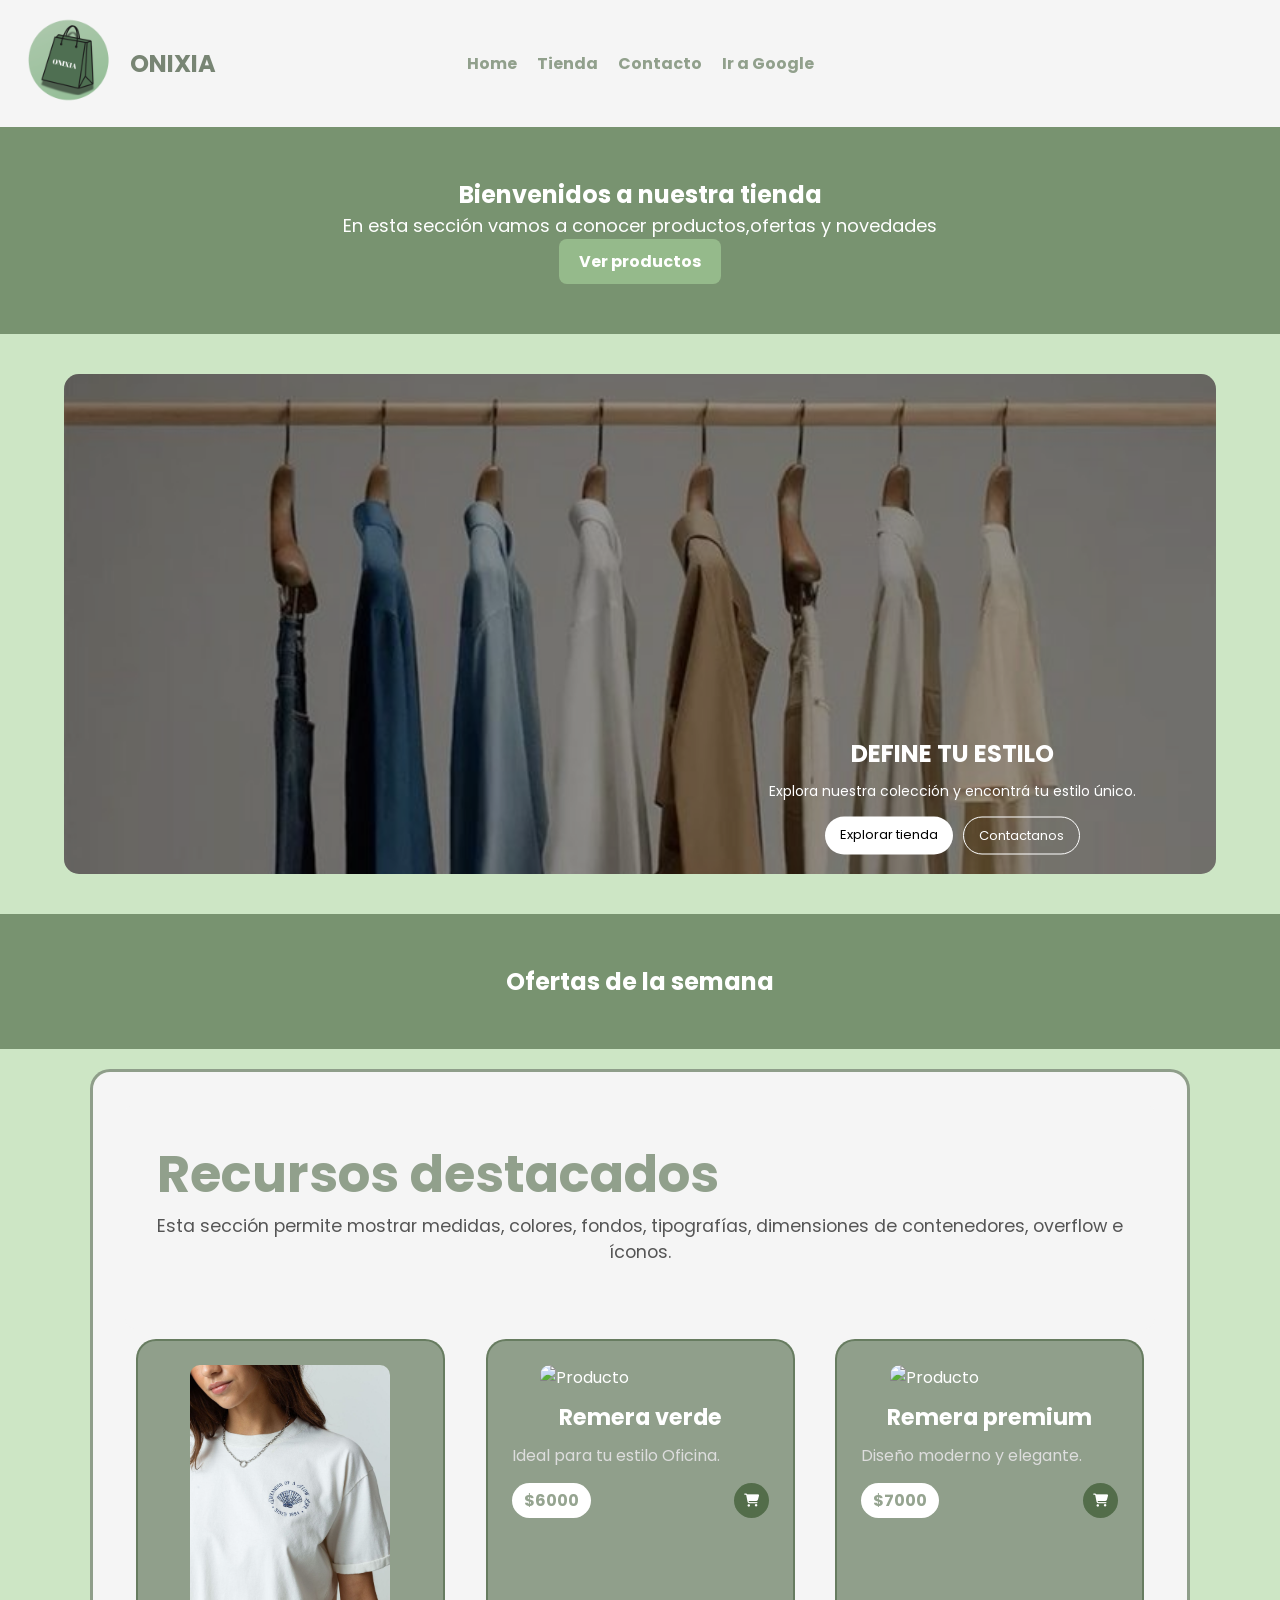
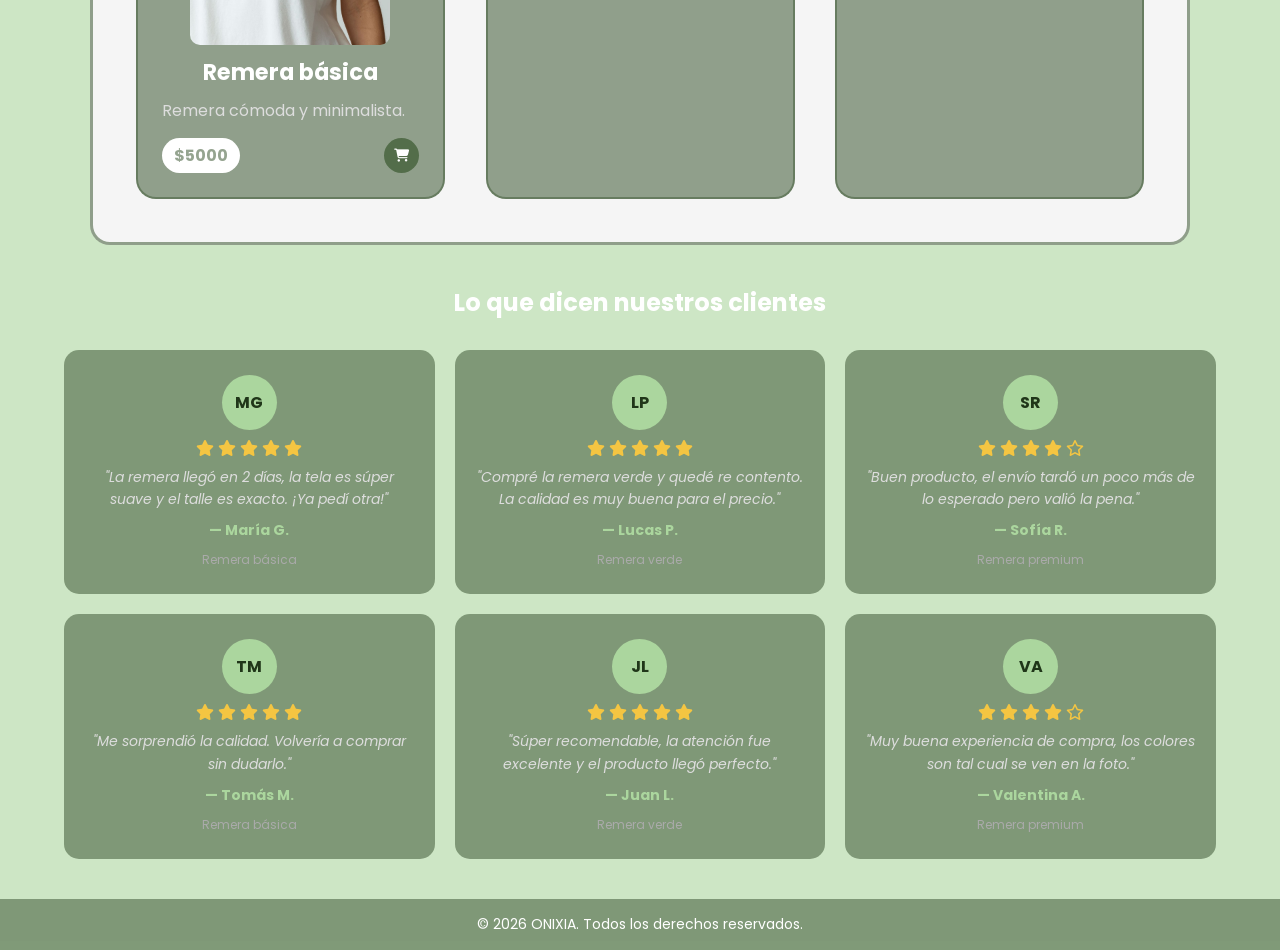
==== Tienda/index.html @ d0d4b490 "Add files via upload primer subida del proyecto" ====
<!DOCTYPE html>
<html lang="es">
    <head>
        <meta charset="UTF-8">
        <meta name="viewport" content="width=device-width, initial-scale=1.0">
        <link rel="icon" type="image/x-icon" href="img/OnixiaCirculo.png">

        <link href="https://fonts.googleapis.com/css2?family=Poppins:wght@400;700&display=swap" rel="stylesheet">

        <link rel="stylesheet" href="estilos/style.css">
        <link rel="stylesheet" href="https://cdnjs.cloudflare.com/ajax/libs/font-awesome/6.5.0/css/all.min.css">
        <!--  ICONOS -->
        <link rel="stylesheet" href="https://cdnjs.cloudflare.com/ajax/libs/font-awesome/6.5.0/css/all.min.css">
    
        <title>ONIXIA</title>
    </head>
    <body>
        <header>
        
        
            <div class="brand">
                <a href="index.html">
                    <img src="img/OnixiaCirculo.png" alt="logo principal" class="logo">
                </a>
                <span class="brand-name">ONIXIA</span>
            </div>
        
            <!-- MENU NUEVO -->
            <input type="checkbox" id="menu-check" class="menu-check">

            <label for="menu-check" class="menu-toggle">
                <span class="icon-bar"></span>
                <span class="icon-bar"></span>
                <span class="icon-bar"></span>
            </label>

            <nav class="nav-container">
                <ul class="nav">
                    <li><a href="index.html">Home</a></li>
                    <li><a href="pages/tienda.html">Tienda</a></li>
                    <li><a href="pages/contacto.html" target="_blank">Contacto</a></li>
                    <li><a href="https://www.google.com" target="_blank">Ir a Google</a></li>
                </ul>
            </nav>
        </header>
        
        <main>
            <section class="introduccion">
                <h2>Bienvenidos a nuestra tienda</h2>
                <p>En esta sección vamos a conocer productos,ofertas y novedades</p>

                <a href="pages/tienda.html" id="btn">Ver productos</a>
            </section>
            <section class="hero">
                    
                    <div class="hero-img-arco">
                    </div>

                    <div class="hero-contenido">
                    <h1>DEFINE TU ESTILO</h1>
                    <p>Explora nuestra colección y encontrá tu estilo único.</p>
                        <div class="botones">
                        <a href="pages/tienda.html" class="btn">Explorar tienda</a>
                        <a href="pages/contacto.html" class="btn btn-secundario">Contactanos</a>
                        </div>
                    </div>

            </section>

           
            
            <section class="introduccion">
                <h2>Ofertas de la semana</h2>
            </section>

            
            <!-- CLASE 5-->  
            <!-- SECCIÓN 3: MEDIDAS, COLORES, FONDOS, FUENTES E ÍCONOS -->
            <section class="recursos">
                <div class="contenido-recursos">
                <h2 class="titulo-recursos">Recursos destacados</h2>
                <p class="texto-recursos">
                    Esta sección permite mostrar medidas, colores, fondos, tipografías,
                    dimensiones de contenedores, overflow e íconos.
                </p>
            </div>

                <div class="tarjetas">

                    <article class="tarjeta producto">
                        <img src="img/remera1.jpg" alt="Producto">

                        <h3>Remera básica</h3>

                        <p class="descripcion">
                        Remera cómoda y minimalista.
                        </p>

                        <div class="footer">
                        <span class="precio">$5000</span>

                        <button>
                            <i class="fa-solid fa-cart-shopping"></i>
                            </button>
                        </div>
                    </article>

                    <article class="tarjeta producto">
                    <img src="img/remera2.jpg" alt="Producto">
                    <h3>Remera verde</h3>
                        <p class="descripcion">
                        Ideal para tu estilo Oficina.
                        </p>

                        <div class="footer">
                            <span class="precio">$6000</span>

                            <button>
                            <i class="fa-solid fa-cart-shopping"></i>
                            </button>
                        </div>
                    </article>

                    <article class="tarjeta producto">
                        <img src="img/remera3.jpg" alt="Producto">
                        <h3>Remera premium</h3>

                        <p class="descripcion">
                            Diseño moderno y elegante.
                        </p>

                        <div class="footer">
                            <span class="precio">$7000</span>

                            <button>
                            <i class="fa-solid fa-cart-shopping"></i>
                            </button>
                        </div>
                    </article>

                </div>
            </section>

            <!-- SECCIÓN RESEÑAS -->
            <section class="resenas">
            <h2>Lo que dicen nuestros clientes</h2>
                <div class="grid-resenas">


                    <article class="resena">
                    <div class="resena-avatar">MG</div>
                        <div class="estrellas">
                            <i class="fa-solid fa-star"></i>
                            <i class="fa-solid fa-star"></i>
                            <i class="fa-solid fa-star"></i>
                            <i class="fa-solid fa-star"></i>
                            <i class="fa-solid fa-star"></i>
                        </div>
                        <p>"La remera llegó en 2 días, la tela es súper suave y el talle es exacto. ¡Ya pedí otra!"</p>
                        <span class="resena-nombre">— María G.</span>
                        <span class="resena-producto">Remera básica</span>
                    </article>

                    <article class="resena">
                    <div class="resena-avatar">LP</div>
                        <div class="estrellas">
                            <i class="fa-solid fa-star"></i>
                            <i class="fa-solid fa-star"></i>
                            <i class="fa-solid fa-star"></i>
                            <i class="fa-solid fa-star"></i>
                            <i class="fa-solid fa-star"></i>
                        </div>
                        <p>"Compré la remera verde y quedé re contento. La calidad es muy buena para el precio."</p>
                        <span class="resena-nombre">— Lucas P.</span>
                        <span class="resena-producto">Remera verde</span>
                    </article>

                    <article class="resena">
                        <div class="resena-avatar">SR</div>
                        <div class="estrellas">
                            <i class="fa-solid fa-star"></i>
                            <i class="fa-solid fa-star"></i>
                            <i class="fa-solid fa-star"></i>
                            <i class="fa-solid fa-star"></i>
                            <i class="fa-regular fa-star"></i>
                        </div>
                        <p>"Buen producto, el envío tardó un poco más de lo esperado pero valió la pena."</p>
                        <span class="resena-nombre">— Sofía R.</span>
                        <span class="resena-producto">Remera premium</span>
                    </article>

                    <article class="resena">
                        <div class="resena-avatar">TM</div>
                        <div class="estrellas">
                            <i class="fa-solid fa-star"></i>
                            <i class="fa-solid fa-star"></i>
                            <i class="fa-solid fa-star"></i>
                            <i class="fa-solid fa-star"></i>
                            <i class="fa-solid fa-star"></i>
                        </div>
                        <p>"Me sorprendió la calidad. Volvería a comprar sin dudarlo."</p>
                        <span class="resena-nombre">— Tomás M.</span>
                        <span class="resena-producto">Remera básica</span>
                    </article>

                    <article class="resena">
                        <div class="resena-avatar">JL</div>
                        <div class="estrellas">
                            <i class="fa-solid fa-star"></i>
                            <i class="fa-solid fa-star"></i>
                            <i class="fa-solid fa-star"></i>
                            <i class="fa-solid fa-star"></i>
                            <i class="fa-solid fa-star"></i>
                        </div>
                        <p>"Súper recomendable, la atención fue excelente y el producto llegó perfecto."</p>
                        <span class="resena-nombre">— Juan L.</span>
                        <span class="resena-producto">Remera verde</span>
                    </article>

                    <article class="resena">
                        <div class="resena-avatar">VA</div>
                        <div class="estrellas">
                            <i class="fa-solid fa-star"></i>
                            <i class="fa-solid fa-star"></i>
                            <i class="fa-solid fa-star"></i>
                            <i class="fa-solid fa-star"></i>
                            <i class="fa-regular fa-star"></i>
                        </div>
                        <p>"Muy buena experiencia de compra, los colores son tal cual se ven en la foto."</p>
                        <span class="resena-nombre">— Valentina A.</span>
                        <span class="resena-producto">Remera premium</span>
                    </article>
                </div>
        </section>
    </main>
    

        <script>
            let slides = document.querySelectorAll(".slide");
            let index = 0;

            function mostrarSlide(i) {
            slides.forEach(slide => slide.classList.remove("activo"));
            slides[i].classList.add("activo");
            }

            document.querySelector(".next").addEventListener("click", () => {
            index = (index + 1) % slides.length;
            mostrarSlide(index);
            });

            document.querySelector(".prev").addEventListener("click", () => {
            index = (index - 1 + slides.length) % slides.length;
            mostrarSlide(index);
            });
        </script>


        <footer>
            <p>© 2026 ONIXIA. Todos los derechos reservados.</p>
        </footer>

    
    </body>

</html>
---- Tienda/estilos/style.css ----
/* Selector universal */
* {
    margin: 0;
    padding: 0;
    box-sizing: border-box;
}
/* Selector de clase */
.introduccion{
    background-color: #3e5b3696;
    text-align: center;
    padding: 50px 20px;
}

/* selector de id / Boton "Ver Productos" */
#btn {
    display: inline-block;
    background-color: #abd69e96;
    color: #fff;
    padding: 10px 20px;
    text-decoration: none;
    border-radius: 8px;
    font-weight: bold;
    transition: 0.3s;
}

#btn:hover {
    background-color: #20361996;
}


body {
  font-family: 'Poppins', sans-serif;
  background-color: #abd69e96;
  color: #fff;
  min-height: 100vh;
  display: flex;
  flex-direction: column;
}

.titulo-header {
    color: #20361996;
}

.titulo-construccion {
    color: #fff;
}

h2{
    color :#fff;

}

p {
    font-size: 18px;

}

header {
    display: flex;
    align-items: center;
    justify-content: space-between;
    padding: 10px 20px;
    background-color: #f5f5f5;
}

header {
    position: relative;
}

.nav-container {
    position: absolute;
    left: 50%;
    transform: translateX(-50%);
}

.logo {
    width: 100px;
}

/* Nombre de la tienda */
.brand {
    display: flex;
    align-items: center;
    gap: 10px;
}

.brand-name {
    font-size: 24px;
    font-weight: bold;
    color: #20361996;
}
/* Menú*/
.nav {
    display: flex;
    gap: 20px;
    list-style: none;
}

.nav a {
    text-decoration: none;
    color: #abd69e96;
    font-weight: 500;
}

.nav a:hover {
    color: #555;
}

/* Contenedor del formulario */
.formulario {
    background-color: #20361996;
    padding: 20px;
    width: 300px;
    margin: 50px auto; /* lo centra */
    border-radius: 10px;
}

/* Inputs */
.formulario input {
    width: 100%;
    padding: 10px;
    margin-bottom: 10px;
    border: 1px solid #ccc;
    border-radius: 5px;

    background-color: #abd69e; /* verde */
    color: #222;               /* color del texto */
}

/* Textarea */
.formulario textarea {
    width: 100%;
    padding: 10px;
    margin-bottom: 10px;
    border: 1px solid #ccc;
    border-radius: 5px;

    background-color: #abd69e;
    color: #222;
}

/* Labels */
.formulario label {
    display: block;
    margin-top: 10px;
    color: #fff;
    font-weight: 500;
}

/* Botón */
.formulario button {
    width: 100%;
    padding: 10px;
    border: none;
    border-radius: 5px;

    background-color: #fff;
    color: #abd69e96;
    font-weight: bold;
    cursor: pointer;
}

/* Hover */
.formulario button:hover {
    background-color: #444;
}

@media (max-width: 768px) {
  .formulario {
    width: 95%;
  }
}

/* ===== MENU RESPONSIVE SIN JS ===== */

.menu-check {
    display: none;
}


.nav a {
    text-decoration: none;
    color: #4a644296;
    font-weight: 700;
}

/* Botón hamburguesa */
.menu-toggle {
    display: none;
    flex-direction: column;
    gap: 5px;
    cursor: pointer;
}

.icon-bar {
    width: 28px;
    height: 3px;
    background: #abd69e96;
}

/* MOBILE */
@media (max-width: 768px) {

    .menu-toggle {
        display: flex;
    }

    .nav-container {
        display: none;
        width: 100%;
    }

    .menu-check:checked ~ .nav-container {
        display: block;
    }

    .nav {
        flex-direction: column;
        gap: 15px;
        margin-top: 15px;
    }

    .nav-container {
        position: static;
        transform: none;
    }
}


/* ------------------------------------------- /*
 /* CLASE 5*/

.recursos {
    width: 90%;
    /* ocupa el 90% del ancho disponible */
    max-width: 1100px;
    /* limita el ancho máximo a 1100px */
    min-width: 800px;
    /* limita el ancho mínimo a 800px */
    margin: 20px auto;
    /* centra el contenedor horizontalmente */
    padding: 2rem;
    background-color: #f5f5f5;
    border: 3px solid #4a644296;
    border-radius: 20px;
}

.titulo-recursos {
    color: #4a644296; /* o el color que quieras */
    background: transparent; /* 🔥 clave */
    padding: 0; /* opcional, para evitar efecto caja */
}
.contenido-recursos {
    background-color: #f5f5f5;
    padding: 2rem;
    border-radius: 10px;
}

.texto-recursos {
    text-align: center;
    font-size: 1.1rem;
    margin-bottom: 2rem;
    color: #555555; /* 👈 color distinto al título */
}

.tarjetas {
    display: flex;
    gap: 20px;
    flex-wrap: wrap;
    justify-content: center;
}

.tarjeta {
    display: inline-block;
    vertical-align: top;
    width: 30%;
    /* cada tarjeta ocupa el 30% del contenedor */
    min-width: 250px;
    margin: 1%;
    padding: 1.5rem;
    background-color: #4a644296;
    border: 2px solid #4a644296;
    overflow: hidden;
    transition: transform 0.3s;
    border-radius: 20px;
}
.tarjeta:hover {
    transform: translateY(-10px);
}

/* LO NUEVO EN TARJETA*/
.tarjeta img {
    width: 100%; /* VA 100% */
    max-width: 200px;  /* límite para que no sea gigante */
    height: auto;         /* mantiene proporción */
    display: block;
    margin: 0 auto 10px;  /* centra la imagen */
    border-radius: 10px;
    margin-bottom: 10px;
}

.descripcion {
    font-size: 14px;
    color: #333;
}

/* Footer (precio + botón) */
.footer {
    display: flex;
    justify-content: space-between;
    align-items: center;
    margin-top: 15px;
}

.precio {
    background-color: white;
    padding: 5px 12px;
    border-radius: 20px;
    font-weight: bold;
    color: #2d6a4f;
}

button {
    background-color: #536d4a;
    color: white;
    border: none;
    padding: 10px;
    border-radius: 50%;
    cursor: pointer;
}

/* selector de espacio*/
/* TÍTULO */
.tarjeta h3 {
    font-size: 1.4rem; /* el título crece según la medida raíz */
    margin: 0 auto 10px;
    color: white;
    text-align: center; /* esto lo centra */
}

/* TODOS los párrafos dentro de la tarjeta */
.tarjeta p {
    font-size: 1rem;
    line-height: 1.5em;
}

/* SOLO la descripción */
.tarjeta .descripcion {
    color: #ddd;
    margin-bottom: 10px;
}

/* selector de hijo directo -> .tarjeta > span 
 no funcionaría porque el span está dentro del p, no directamente dentro de .tarjeta*/
.tarjeta span {
    font-weight: bold;
    color: #4a644296;
}

.icono {
    font-size: 2.5rem;
    margin-bottom: 1rem;
    color: #ff9800;
}

/* Tarjeta 1: medidas absolutas */
.tarjeta-uno {
    background-color: #abd69e96;
    /*#eaf7ff;*/
}

/* Tarjeta 2: medidas relativas*/
.tarjeta-dos {
    background-color:  #abd69e96  
    
}

.tarjeta-dos p {
    font-size: 1.1em;
}

/* Tarjeta 3: overflow */
.tarjeta-tres {
    background-color:  #abd69e96
}

.texto-largo {
    height: 100px;
    padding-right: 10px;
    overflow: auto;
    /* scroll , visible ,hidden,auto   */
}

/* Ejemplo de unidades flexibles */
.recursos h2 {
    font-size: 4vw;
    
}

@media (max-width: 768px) {
    .recursos h2 {
        font-size: 2rem;
    }

    .tarjeta {
        display: block;
        width: 90%;
        margin: 15px auto;
        height: auto;
    }
}
/* ------------------------------------------- */
/* HERO HOME */
.hero {
  width: 90%;
  max-width: 1200px;
  height: 500px;
  margin: 40px auto;
  border-radius: 15px;
  position: relative;
  overflow: hidden;
  background-image: url("../img/perchero.jpg");
  background-size: cover;
  background-position: center 10%; /* esto es para bajar y subir la imagen dentro del cuadro*/
  display: flex;
  align-items: center;
  justify-content: space-between;
  padding: 0 60px;
}

.hero::before {
  content: "";
  position: absolute;
  inset: 0;
  background: rgba(0, 0, 0, 0.4); /* 👈 cambiá el 0.4 para más o menos oscuridad */
  z-index: 0;
}

/* contenido encima */
.hero-contenido {
  position: relative;
  color: white;
  text-align: center;
  top: 50%;
  transform: translateY(-50%);
  padding: 20px;
}

.hero h1 {
  font-size: 24px;
  margin-bottom: 10px;
}

.hero p {
  font-size: 14px;
  margin-bottom: 15px;
}

/* botones */
.botones {
  display: flex;
  justify-content: center;
  gap: 10px;
}

.btn {
  background: white;
  color: black;
  padding: 8px 15px;
  border-radius: 20px;
  text-decoration: none;
  font-size: 13px;
}

.btn-secundario {
  background: transparent;
  border: 1px solid white;
  color: white;
}
/* ------------------------------------------- */



main {
  flex: 1; /* 👈 esto empuja el footer hacia abajo */
}

/* FOOTER */
footer {
  background: #4a644296;
  color: white;
  text-align: center;
  padding: 15px;
}

footer p {
  margin: 0;
  font-size: 14px;
}

.footer-tienda {
  background: #abd69e96;  
  color: white;
  text-align: center;
  padding: 15px;
}

/* RESEÑAS */
.resenas {
  width: 90%;
  max-width: 1200px;
  margin: 40px auto;
  text-align: center;
}

.resenas h2 {
  margin-bottom: 30px;
  color: #fff;
}

.grid-resenas {
  display: grid;
  grid-template-columns: repeat(3, 1fr);
  gap: 20px;
}

.resena {
  background-color: #4a644296;
  border-radius: 15px;
  padding: 25px 20px;
  display: flex;
  flex-direction: column;
  align-items: center;
  gap: 10px;
  transition: transform 0.3s;
}

.resena:hover {
  transform: translateY(-5px);
}

.resena-avatar {
  width: 55px;
  height: 55px;
  border-radius: 50%;
  background-color: #abd69e;
  color: #203619;
  font-weight: 700;
  font-size: 16px;
  display: flex;
  align-items: center;
  justify-content: center;
}

.estrellas {
  color: #f4c542;
  font-size: 16px;
  display: flex;
  gap: 4px;
}

.resena p {
  font-size: 14px;
  color: #ddd;
  font-style: italic;
  line-height: 1.6;
}

.resena-nombre {
  font-weight: 700;
  color: #abd69e;
  font-size: 14px;
}

.resena-producto {
  font-size: 12px;
  color: #aaa;
}

/* RESPONSIVE */
@media (max-width: 768px) {
  .grid-resenas {
    grid-template-columns: 1fr;
  }
}
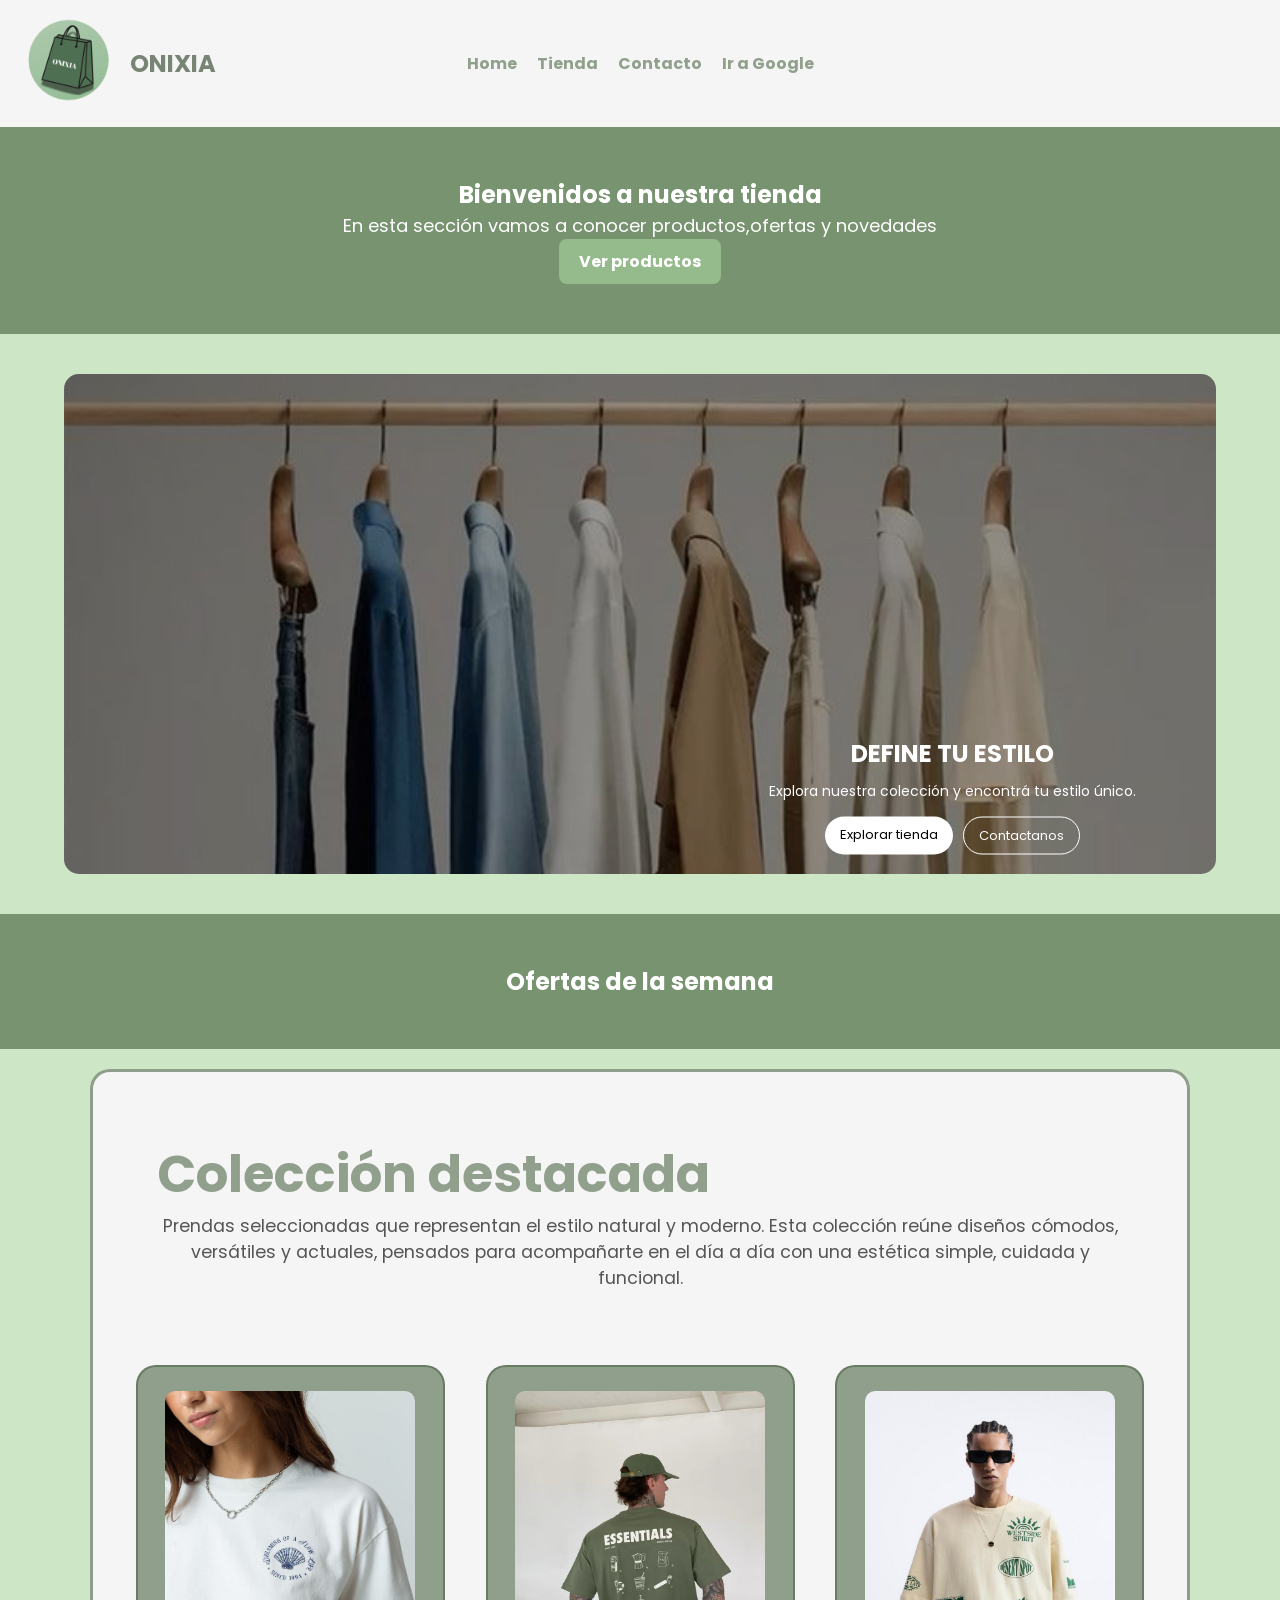
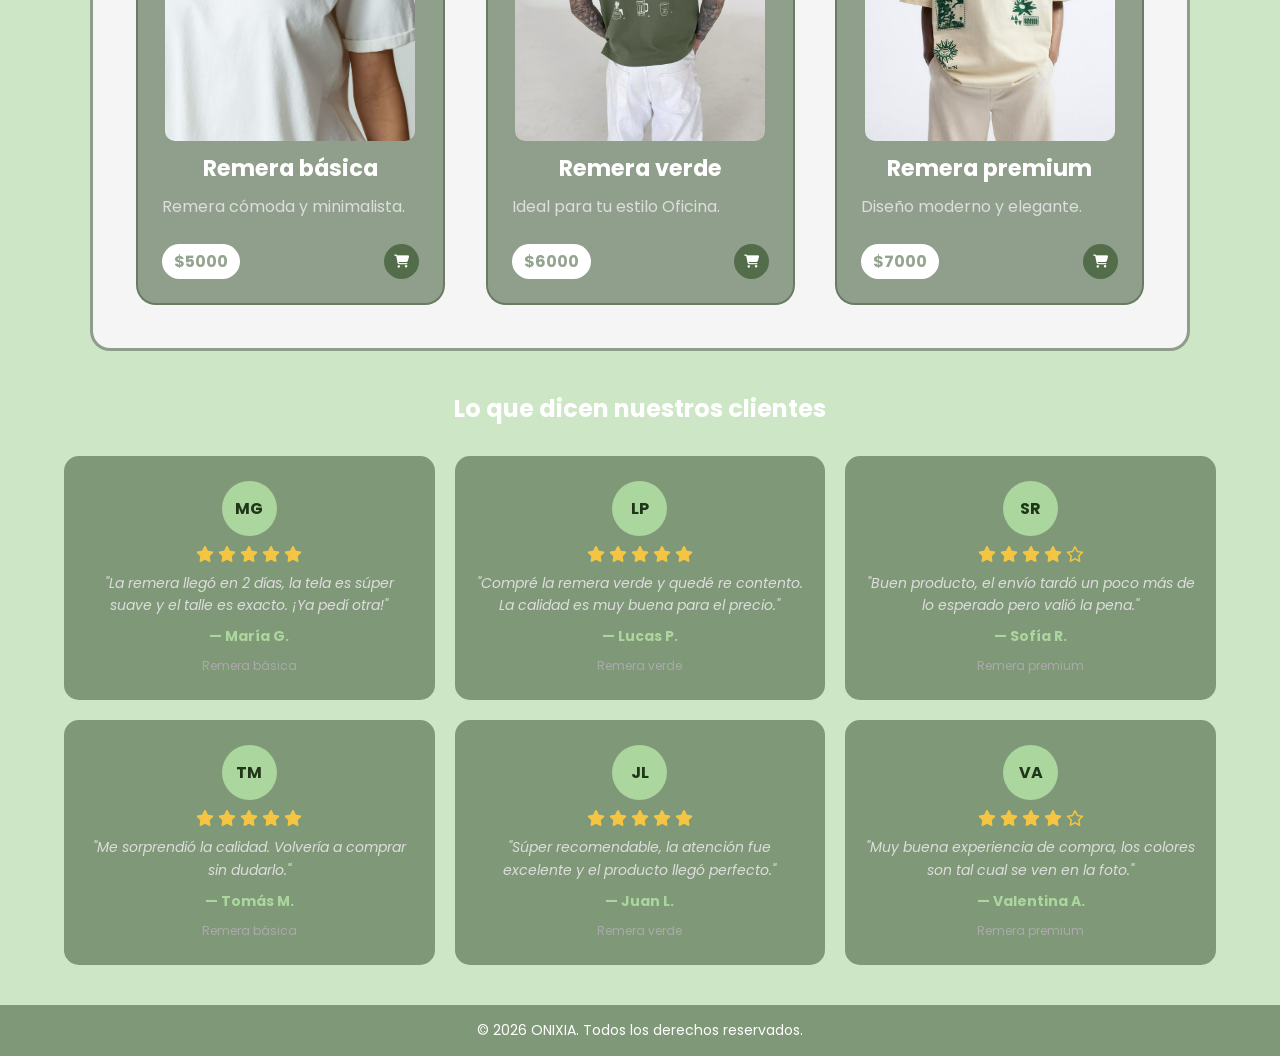
==== commit 80c451c9: "Actualización de hoy" ====
--- a/Tienda/index.html
+++ b/Tienda/index.html
@@ -76,12 +76,11 @@
             
             <!-- CLASE 5-->  
             <!-- SECCIÓN 3: MEDIDAS, COLORES, FONDOS, FUENTES E ÍCONOS -->
-            <section class="recursos">
-                <div class="contenido-recursos">
-                <h2 class="titulo-recursos">Recursos destacados</h2>
-                <p class="texto-recursos">
-                    Esta sección permite mostrar medidas, colores, fondos, tipografías,
-                    dimensiones de contenedores, overflow e íconos.
+            <section class="colecion">
+                <div class="contenido-colecion">
+                <h2 class="titulo-colecion">Colección destacada</h2>
+                <p class="texto-colecion">
+                    Prendas seleccionadas que representan el estilo natural y moderno. Esta colección reúne diseños cómodos, versátiles y actuales, pensados para acompañarte en el día a día con una estética simple, cuidada y funcional.
                 </p>
             </div>
 
@@ -106,7 +105,7 @@
                     </article>
 
                     <article class="tarjeta producto">
-                    <img src="img/remera2.jpg" alt="Producto">
+                    <img src="img/essentials.jpg" alt="Producto">
                     <h3>Remera verde</h3>
                         <p class="descripcion">
                         Ideal para tu estilo Oficina.
@@ -122,7 +121,7 @@
                     </article>
 
                     <article class="tarjeta producto">
-                        <img src="img/remera3.jpg" alt="Producto">
+                        <img src="img/Premium.jpg" alt="Producto">
                         <h3>Remera premium</h3>
 
                         <p class="descripcion">
--- a/Tienda/estilos/style.css
+++ b/Tienda/estilos/style.css
@@ -231,7 +231,7 @@
 /* ------------------------------------------- /*
  /* CLASE 5*/
 
-.recursos {
+.colecion {
     width: 90%;
     /* ocupa el 90% del ancho disponible */
     max-width: 1100px;
@@ -246,18 +246,19 @@
     border-radius: 20px;
 }
 
-.titulo-recursos {
+.titulo-colecion {
     color: #4a644296; /* o el color que quieras */
     background: transparent; /* 🔥 clave */
     padding: 0; /* opcional, para evitar efecto caja */
 }
-.contenido-recursos {
+.contenido-colecion {
     background-color: #f5f5f5;
     padding: 2rem;
     border-radius: 10px;
-}
-
-.texto-recursos {
+    
+}
+
+.texto-colecion {
     text-align: center;
     font-size: 1.1rem;
     margin-bottom: 2rem;
@@ -272,10 +273,11 @@
 }
 
 .tarjeta {
-    display: inline-block;
+   display: flex;
+   flex-direction: column;
     vertical-align: top;
-    width: 30%;
-    /* cada tarjeta ocupa el 30% del contenedor */
+    width: 30%; /* cada tarjeta ocupa el 30% del contenedor */
+    object-fit: cover;  /* 👈 recorta sin deformar */
     min-width: 250px;
     margin: 1%;
     padding: 1.5rem;
@@ -284,6 +286,7 @@
     overflow: hidden;
     transition: transform 0.3s;
     border-radius: 20px;
+
 }
 .tarjeta:hover {
     transform: translateY(-10px);
@@ -292,8 +295,8 @@
 /* LO NUEVO EN TARJETA*/
 .tarjeta img {
     width: 100%; /* VA 100% */
-    max-width: 200px;  /* límite para que no sea gigante */
-    height: auto;         /* mantiene proporción */
+    max-width: 250px;  /* límite para que no sea gigante( es el ancho) */
+    height: 350px;         /* mantiene proporción(es el largo) */
     display: block;
     margin: 0 auto 10px;  /* centra la imagen */
     border-radius: 10px;
@@ -393,13 +396,13 @@
 }
 
 /* Ejemplo de unidades flexibles */
-.recursos h2 {
+.colecion h2 {
     font-size: 4vw;
     
 }
 
 @media (max-width: 768px) {
-    .recursos h2 {
+    .colecion h2 {
         font-size: 2rem;
     }
 
@@ -500,7 +503,8 @@
 }
 
 .footer-tienda {
-  background: #abd69e96;  
+  background: #4a644296;
+;  
   color: white;
   text-align: center;
   padding: 15px;
